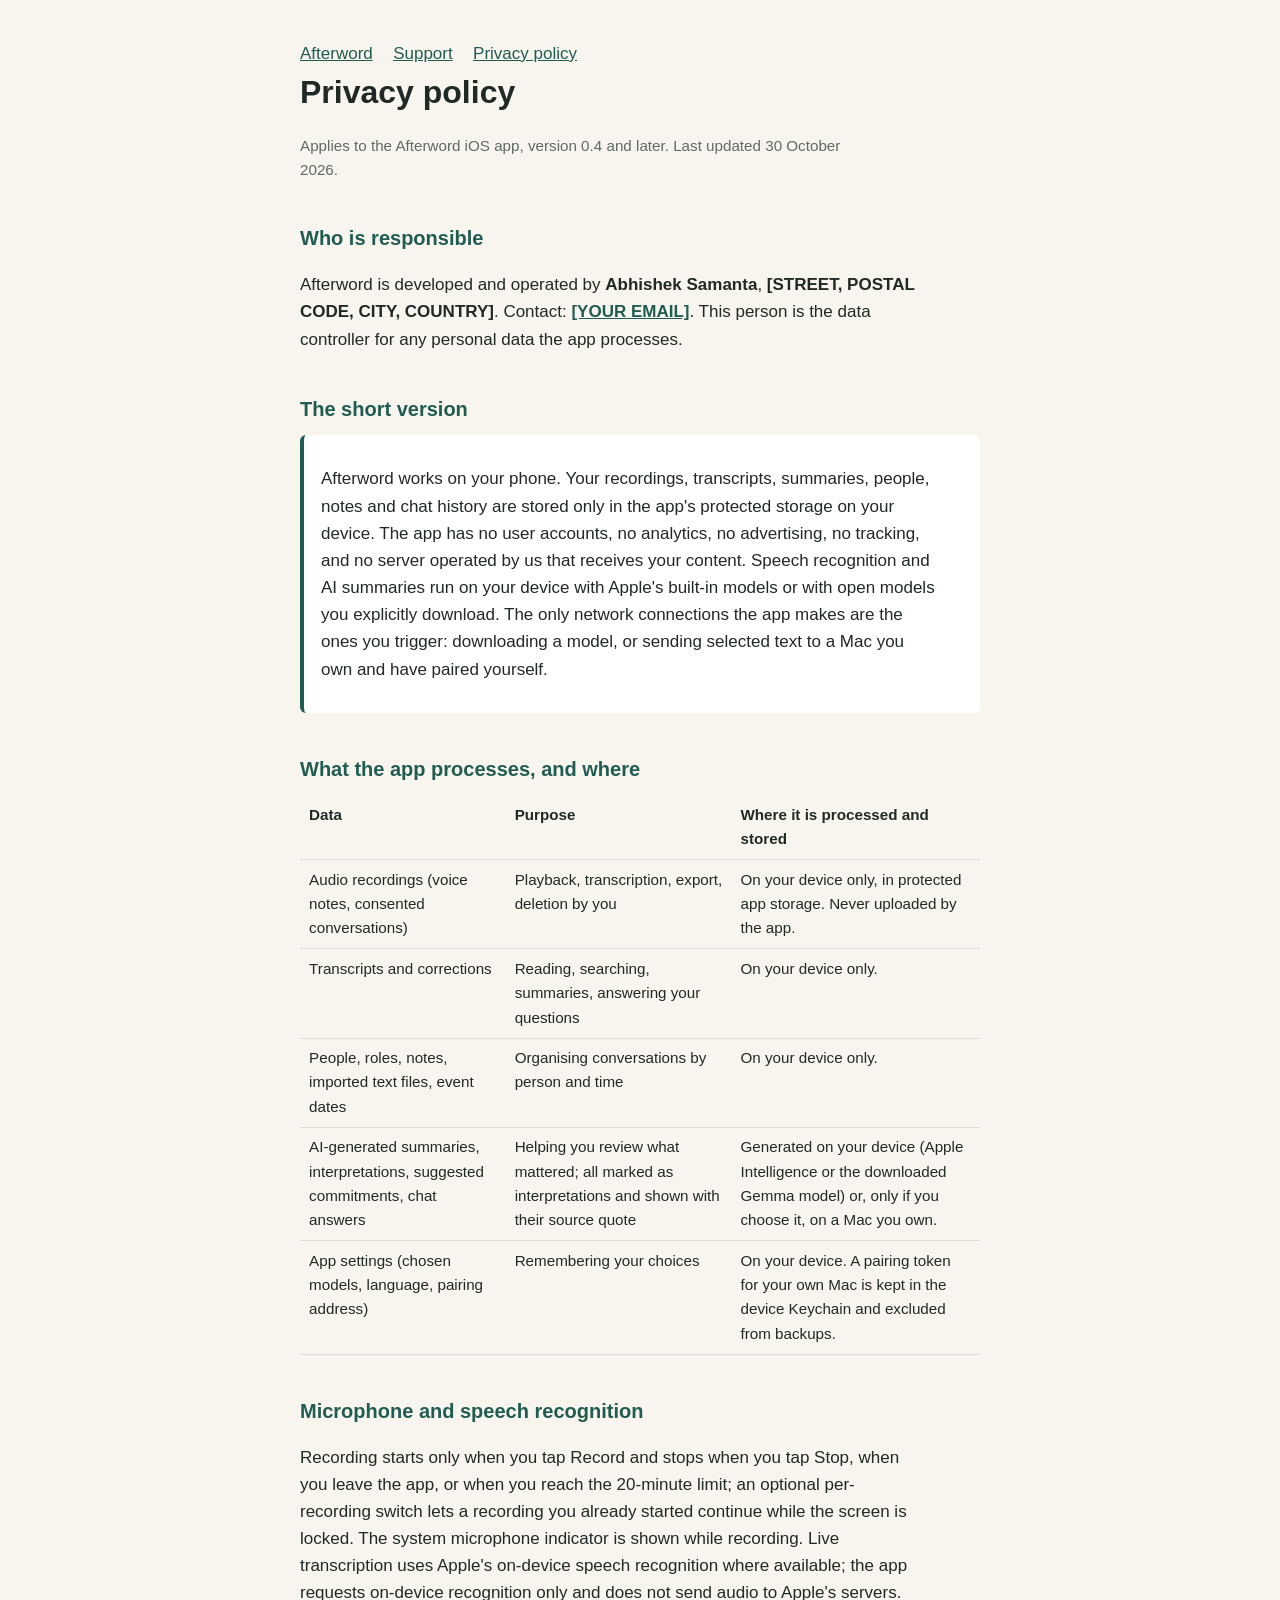
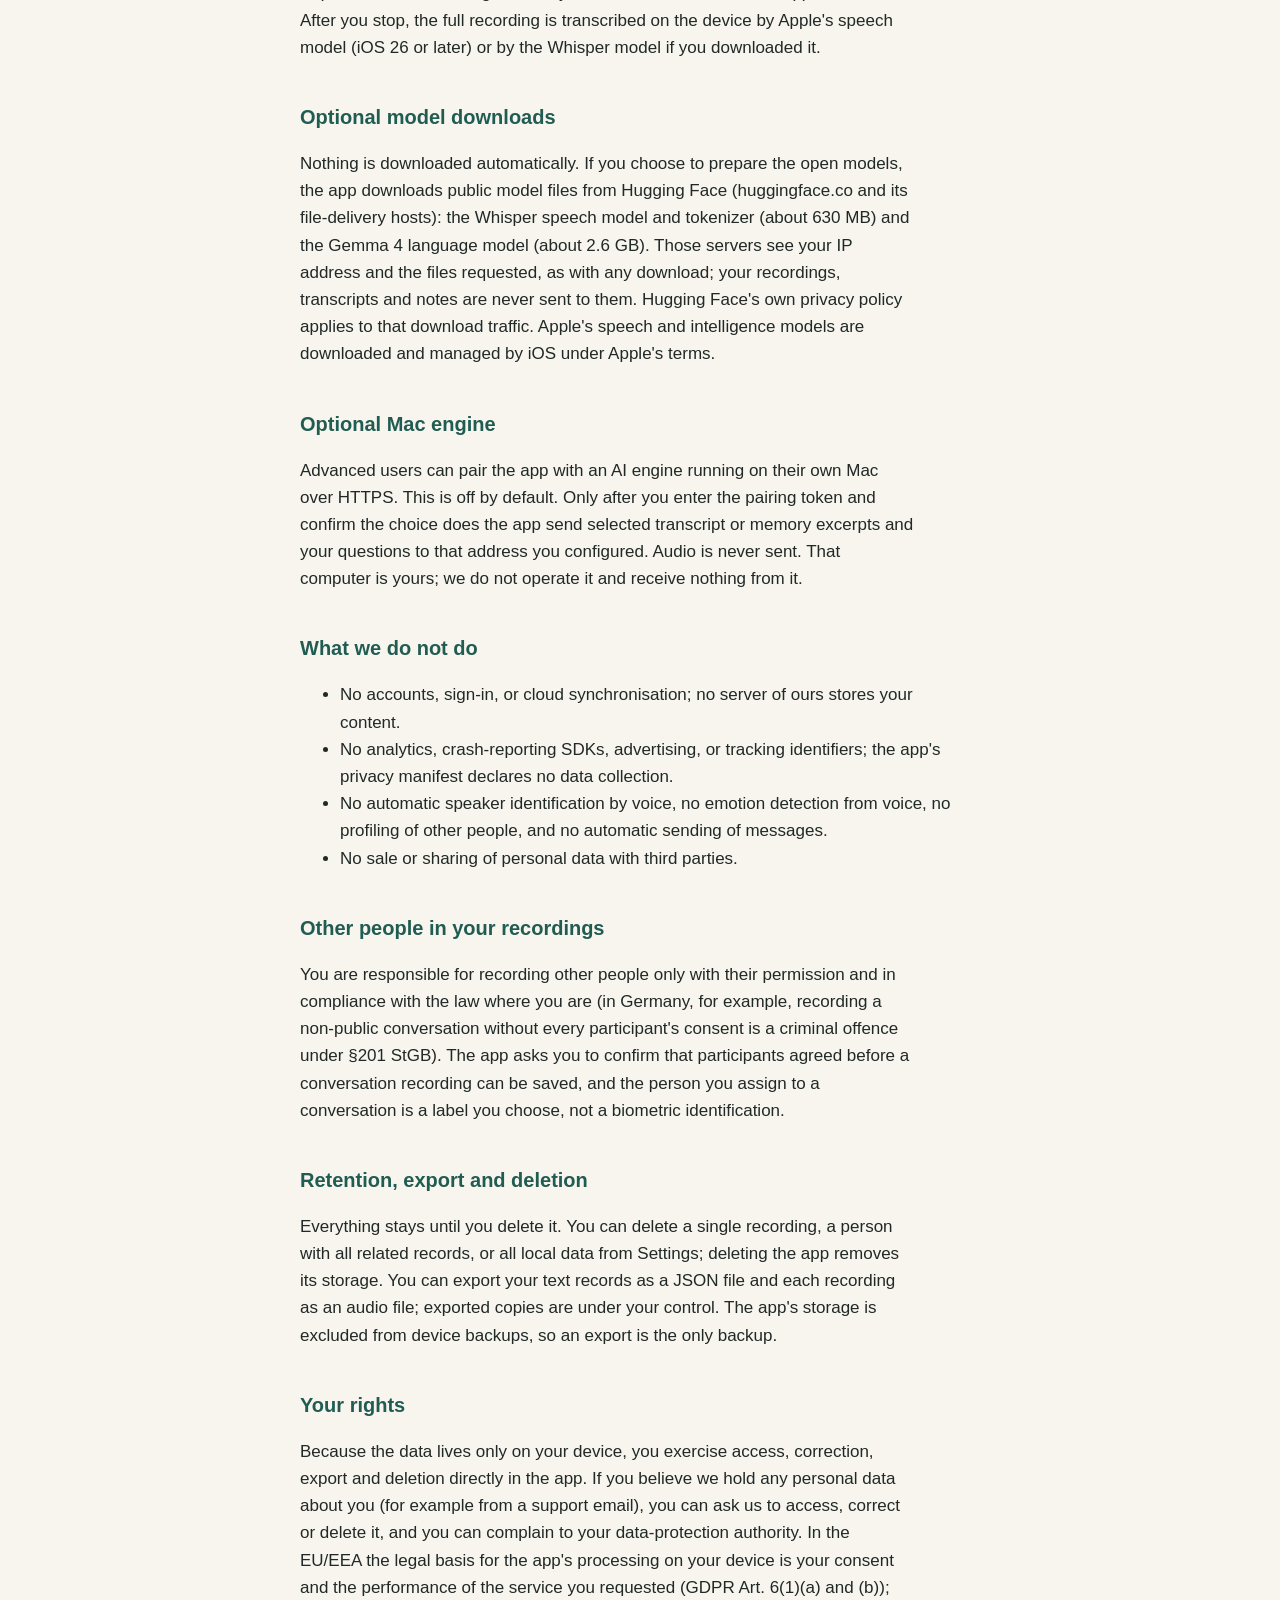
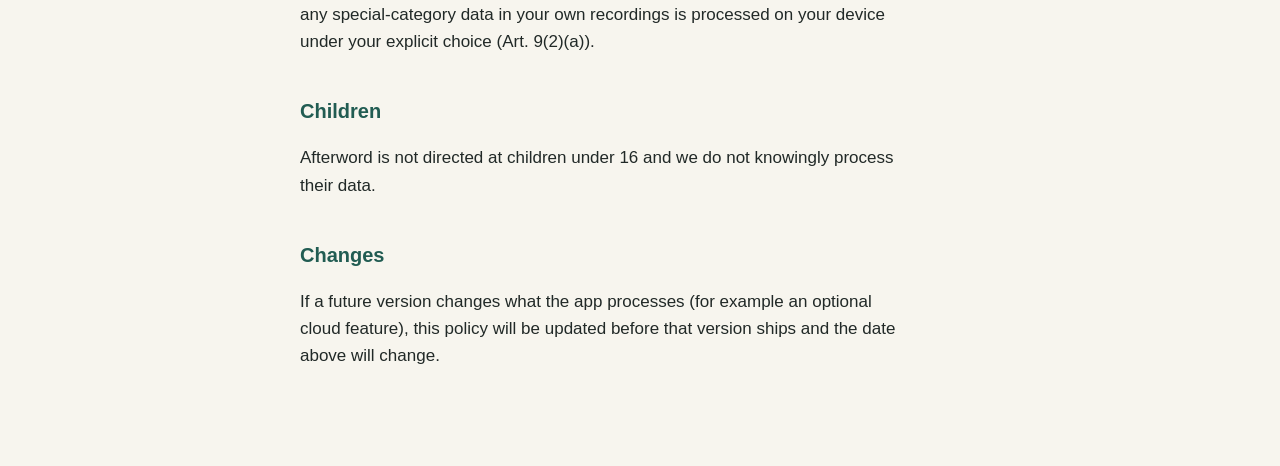
==== privacy.html @ 573de64d "Add privacy policy for Afterword iOS app This file contains the privacy policy for the Afterword iOS" ====
<!doctype html><html lang="en"><head><meta charset="utf-8"><meta name="viewport" content="width=device-width,initial-scale=1"><title>Afterword · Privacy policy</title><link rel="stylesheet" href="style.css"></head>
<body><main>
<nav><a href="index.html">Afterword</a><a href="support.html">Support</a><a href="privacy.html">Privacy policy</a></nav>
<h1>Privacy policy</h1>
<p class="meta">Applies to the Afterword iOS app, version 0.4 and later. Last updated 30 October 2026.</p>

<h2>Who is responsible</h2>
<p>Afterword is developed and operated by <strong>Abhishek Samanta</strong>, <strong>[STREET, POSTAL CODE, CITY, COUNTRY]</strong>. Contact: <strong><a href="mailto:[YOUR EMAIL]">[YOUR EMAIL]</a></strong>. This person is the data controller for any personal data the app processes.</p>

<h2>The short version</h2>
<div class="note"><p>Afterword works on your phone. Your recordings, transcripts, summaries, people, notes and chat history are stored only in the app's protected storage on your device. The app has no user accounts, no analytics, no advertising, no tracking, and no server operated by us that receives your content. Speech recognition and AI summaries run on your device with Apple's built-in models or with open models you explicitly download. The only network connections the app makes are the ones you trigger: downloading a model, or sending selected text to a Mac you own and have paired yourself.</p></div>

<h2>What the app processes, and where</h2>
<table>
<tr><th>Data</th><th>Purpose</th><th>Where it is processed and stored</th></tr>
<tr><td>Audio recordings (voice notes, consented conversations)</td><td>Playback, transcription, export, deletion by you</td><td>On your device only, in protected app storage. Never uploaded by the app.</td></tr>
<tr><td>Transcripts and corrections</td><td>Reading, searching, summaries, answering your questions</td><td>On your device only.</td></tr>
<tr><td>People, roles, notes, imported text files, event dates</td><td>Organising conversations by person and time</td><td>On your device only.</td></tr>
<tr><td>AI-generated summaries, interpretations, suggested commitments, chat answers</td><td>Helping you review what mattered; all marked as interpretations and shown with their source quote</td><td>Generated on your device (Apple Intelligence or the downloaded Gemma model) or, only if you choose it, on a Mac you own.</td></tr>
<tr><td>App settings (chosen models, language, pairing address)</td><td>Remembering your choices</td><td>On your device. A pairing token for your own Mac is kept in the device Keychain and excluded from backups.</td></tr>
</table>

<h2>Microphone and speech recognition</h2>
<p>Recording starts only when you tap Record and stops when you tap Stop, when you leave the app, or when you reach the 20-minute limit; an optional per-recording switch lets a recording you already started continue while the screen is locked. The system microphone indicator is shown while recording. Live transcription uses Apple's on-device speech recognition where available; the app requests on-device recognition only and does not send audio to Apple's servers. After you stop, the full recording is transcribed on the device by Apple's speech model (iOS 26 or later) or by the Whisper model if you downloaded it.</p>

<h2>Optional model downloads</h2>
<p>Nothing is downloaded automatically. If you choose to prepare the open models, the app downloads public model files from Hugging Face (huggingface.co and its file-delivery hosts): the Whisper speech model and tokenizer (about 630 MB) and the Gemma 4 language model (about 2.6 GB). Those servers see your IP address and the files requested, as with any download; your recordings, transcripts and notes are never sent to them. Hugging Face's own privacy policy applies to that download traffic. Apple's speech and intelligence models are downloaded and managed by iOS under Apple's terms.</p>

<h2>Optional Mac engine</h2>
<p>Advanced users can pair the app with an AI engine running on their own Mac over HTTPS. This is off by default. Only after you enter the pairing token and confirm the choice does the app send selected transcript or memory excerpts and your questions to that address you configured. Audio is never sent. That computer is yours; we do not operate it and receive nothing from it.</p>

<h2>What we do not do</h2>
<ul>
<li>No accounts, sign-in, or cloud synchronisation; no server of ours stores your content.</li>
<li>No analytics, crash-reporting SDKs, advertising, or tracking identifiers; the app's privacy manifest declares no data collection.</li>
<li>No automatic speaker identification by voice, no emotion detection from voice, no profiling of other people, and no automatic sending of messages.</li>
<li>No sale or sharing of personal data with third parties.</li>
</ul>

<h2>Other people in your recordings</h2>
<p>You are responsible for recording other people only with their permission and in compliance with the law where you are (in Germany, for example, recording a non-public conversation without every participant's consent is a criminal offence under §201 StGB). The app asks you to confirm that participants agreed before a conversation recording can be saved, and the person you assign to a conversation is a label you choose, not a biometric identification.</p>

<h2>Retention, export and deletion</h2>
<p>Everything stays until you delete it. You can delete a single recording, a person with all related records, or all local data from Settings; deleting the app removes its storage. You can export your text records as a JSON file and each recording as an audio file; exported copies are under your control. The app's storage is excluded from device backups, so an export is the only backup.</p>

<h2>Your rights</h2>
<p>Because the data lives only on your device, you exercise access, correction, export and deletion directly in the app. If you believe we hold any personal data about you (for example from a support email), you can ask us to access, correct or delete it, and you can complain to your data-protection authority. In the EU/EEA the legal basis for the app's processing on your device is your consent and the performance of the service you requested (GDPR Art. 6(1)(a) and (b)); any special-category data in your own recordings is processed on your device under your explicit choice (Art. 9(2)(a)).</p>

<h2>Children</h2>
<p>Afterword is not directed at children under 16 and we do not knowingly process their data.</p>

<h2>Changes</h2>
<p>If a future version changes what the app processes (for example an optional cloud feature), this policy will be updated before that version ships and the date above will change.</p>
</main></body></html>
---- style.css ----
:root{--ink:#212927;--teal:#215c52;--cream:#f7f5ee;--muted:#5f6a67}
*{box-sizing:border-box}body{margin:0;font:17px/1.6 -apple-system,BlinkMacSystemFont,"Segoe UI",Helvetica,Arial,sans-serif;color:var(--ink);background:var(--cream)}
main{max-width:720px;margin:0 auto;padding:40px 20px 80px}h1{font-size:2rem;margin:0 0 .25em}h2{font-size:1.25rem;margin:2em 0 .5em;color:var(--teal)}
p,li{max-width:65ch}.meta{color:var(--muted);font-size:.95rem}a{color:var(--teal)}nav a{margin-right:1.2em}
table{border-collapse:collapse;width:100%;font-size:.95rem}td,th{text-align:left;vertical-align:top;padding:.5em .6em;border-bottom:1px solid #ddd}
.note{background:#fff;border-left:4px solid var(--teal);padding:.8em 1em;border-radius:6px}
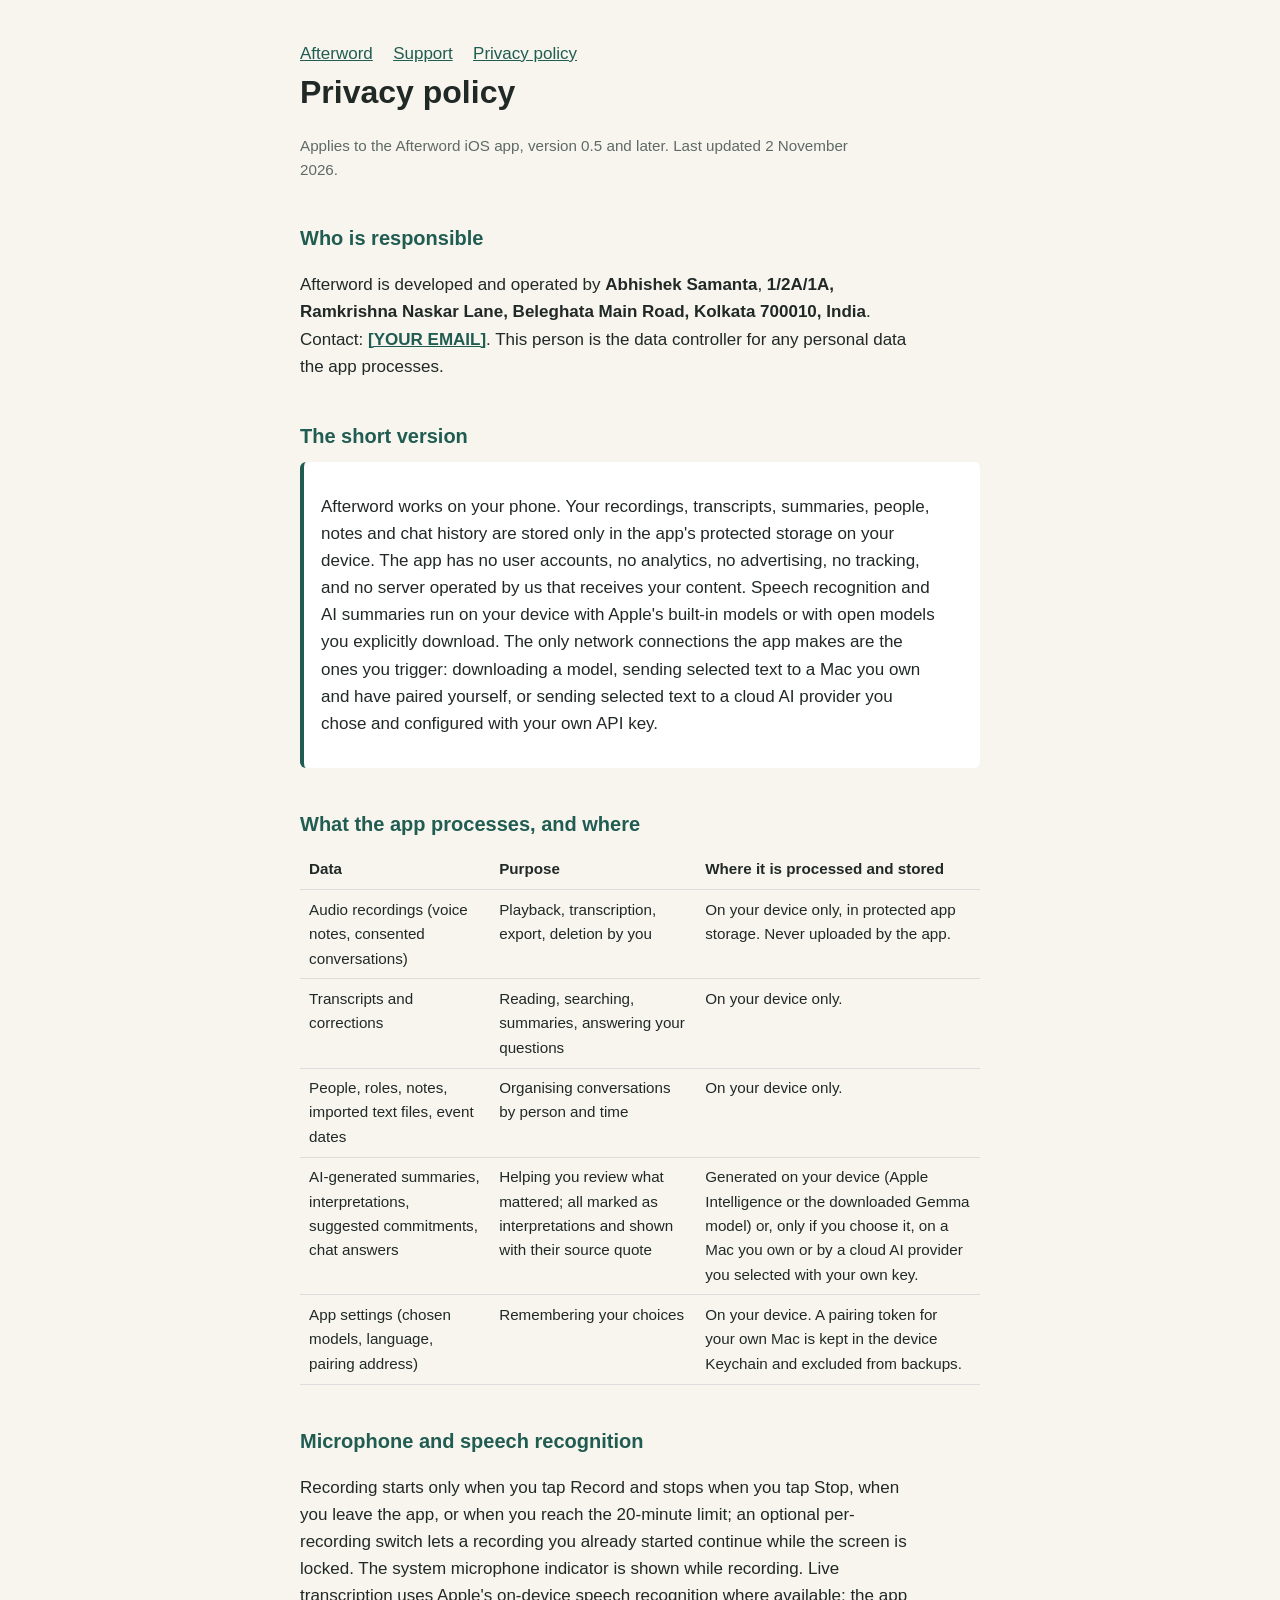
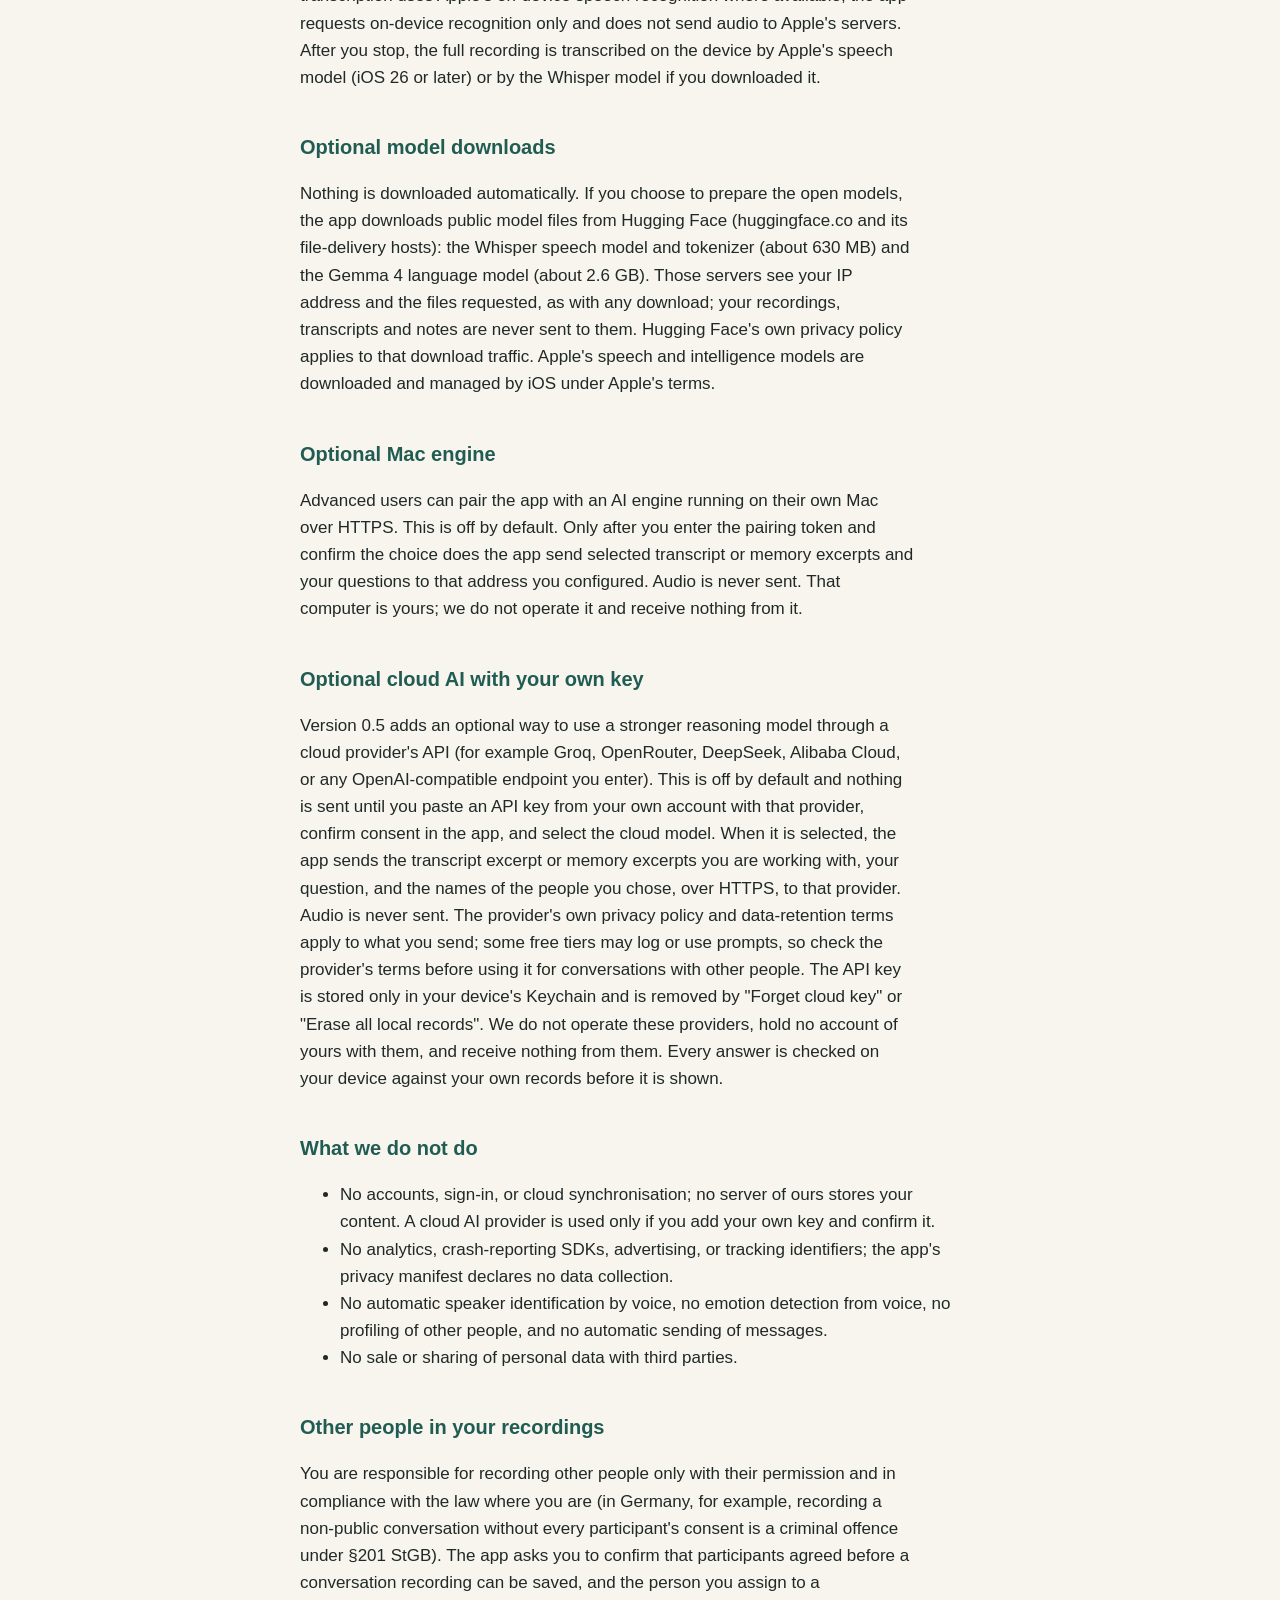
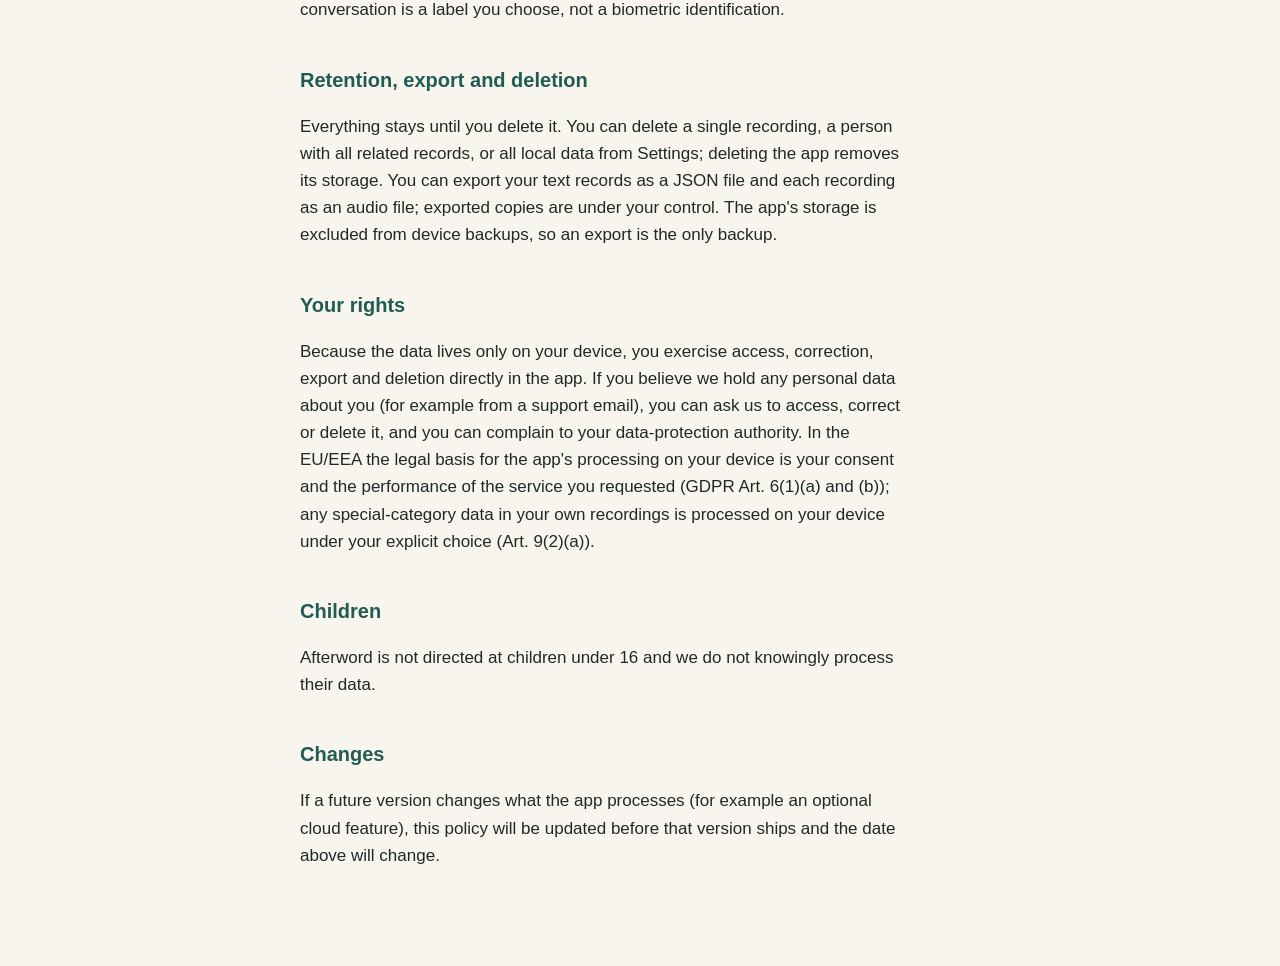
==== commit 228016c0: "Privacy policy 0.5: operator address, optional cloud AI disclosure Updated privacy policy to reflect" ====
--- a/privacy.html
+++ b/privacy.html
@@ -2,13 +2,13 @@
 <body><main>
 <nav><a href="index.html">Afterword</a><a href="support.html">Support</a><a href="privacy.html">Privacy policy</a></nav>
 <h1>Privacy policy</h1>
-<p class="meta">Applies to the Afterword iOS app, version 0.4 and later. Last updated 30 October 2026.</p>
+<p class="meta">Applies to the Afterword iOS app, version 0.5 and later. Last updated 2 November 2026.</p>
 
 <h2>Who is responsible</h2>
-<p>Afterword is developed and operated by <strong>Abhishek Samanta</strong>, <strong>[STREET, POSTAL CODE, CITY, COUNTRY]</strong>. Contact: <strong><a href="mailto:[YOUR EMAIL]">[YOUR EMAIL]</a></strong>. This person is the data controller for any personal data the app processes.</p>
+<p>Afterword is developed and operated by <strong>Abhishek Samanta</strong>, <strong>1/2A/1A, Ramkrishna Naskar Lane, Beleghata Main Road, Kolkata 700010, India</strong>. Contact: <strong><a href="mailto:[YOUR EMAIL]">[YOUR EMAIL]</a></strong>. This person is the data controller for any personal data the app processes.</p>
 
 <h2>The short version</h2>
-<div class="note"><p>Afterword works on your phone. Your recordings, transcripts, summaries, people, notes and chat history are stored only in the app's protected storage on your device. The app has no user accounts, no analytics, no advertising, no tracking, and no server operated by us that receives your content. Speech recognition and AI summaries run on your device with Apple's built-in models or with open models you explicitly download. The only network connections the app makes are the ones you trigger: downloading a model, or sending selected text to a Mac you own and have paired yourself.</p></div>
+<div class="note"><p>Afterword works on your phone. Your recordings, transcripts, summaries, people, notes and chat history are stored only in the app's protected storage on your device. The app has no user accounts, no analytics, no advertising, no tracking, and no server operated by us that receives your content. Speech recognition and AI summaries run on your device with Apple's built-in models or with open models you explicitly download. The only network connections the app makes are the ones you trigger: downloading a model, sending selected text to a Mac you own and have paired yourself, or sending selected text to a cloud AI provider you chose and configured with your own API key.</p></div>
 
 <h2>What the app processes, and where</h2>
 <table>
@@ -16,7 +16,7 @@
 <tr><td>Audio recordings (voice notes, consented conversations)</td><td>Playback, transcription, export, deletion by you</td><td>On your device only, in protected app storage. Never uploaded by the app.</td></tr>
 <tr><td>Transcripts and corrections</td><td>Reading, searching, summaries, answering your questions</td><td>On your device only.</td></tr>
 <tr><td>People, roles, notes, imported text files, event dates</td><td>Organising conversations by person and time</td><td>On your device only.</td></tr>
-<tr><td>AI-generated summaries, interpretations, suggested commitments, chat answers</td><td>Helping you review what mattered; all marked as interpretations and shown with their source quote</td><td>Generated on your device (Apple Intelligence or the downloaded Gemma model) or, only if you choose it, on a Mac you own.</td></tr>
+<tr><td>AI-generated summaries, interpretations, suggested commitments, chat answers</td><td>Helping you review what mattered; all marked as interpretations and shown with their source quote</td><td>Generated on your device (Apple Intelligence or the downloaded Gemma model) or, only if you choose it, on a Mac you own or by a cloud AI provider you selected with your own key.</td></tr>
 <tr><td>App settings (chosen models, language, pairing address)</td><td>Remembering your choices</td><td>On your device. A pairing token for your own Mac is kept in the device Keychain and excluded from backups.</td></tr>
 </table>
 
@@ -29,9 +29,12 @@
 <h2>Optional Mac engine</h2>
 <p>Advanced users can pair the app with an AI engine running on their own Mac over HTTPS. This is off by default. Only after you enter the pairing token and confirm the choice does the app send selected transcript or memory excerpts and your questions to that address you configured. Audio is never sent. That computer is yours; we do not operate it and receive nothing from it.</p>
 
+<h2>Optional cloud AI with your own key</h2>
+<p>Version 0.5 adds an optional way to use a stronger reasoning model through a cloud provider's API (for example Groq, OpenRouter, DeepSeek, Alibaba Cloud, or any OpenAI-compatible endpoint you enter). This is off by default and nothing is sent until you paste an API key from your own account with that provider, confirm consent in the app, and select the cloud model. When it is selected, the app sends the transcript excerpt or memory excerpts you are working with, your question, and the names of the people you chose, over HTTPS, to that provider. Audio is never sent. The provider's own privacy policy and data-retention terms apply to what you send; some free tiers may log or use prompts, so check the provider's terms before using it for conversations with other people. The API key is stored only in your device's Keychain and is removed by "Forget cloud key" or "Erase all local records". We do not operate these providers, hold no account of yours with them, and receive nothing from them. Every answer is checked on your device against your own records before it is shown.</p>
+
 <h2>What we do not do</h2>
 <ul>
-<li>No accounts, sign-in, or cloud synchronisation; no server of ours stores your content.</li>
+<li>No accounts, sign-in, or cloud synchronisation; no server of ours stores your content. A cloud AI provider is used only if you add your own key and confirm it.</li>
 <li>No analytics, crash-reporting SDKs, advertising, or tracking identifiers; the app's privacy manifest declares no data collection.</li>
 <li>No automatic speaker identification by voice, no emotion detection from voice, no profiling of other people, and no automatic sending of messages.</li>
 <li>No sale or sharing of personal data with third parties.</li>
